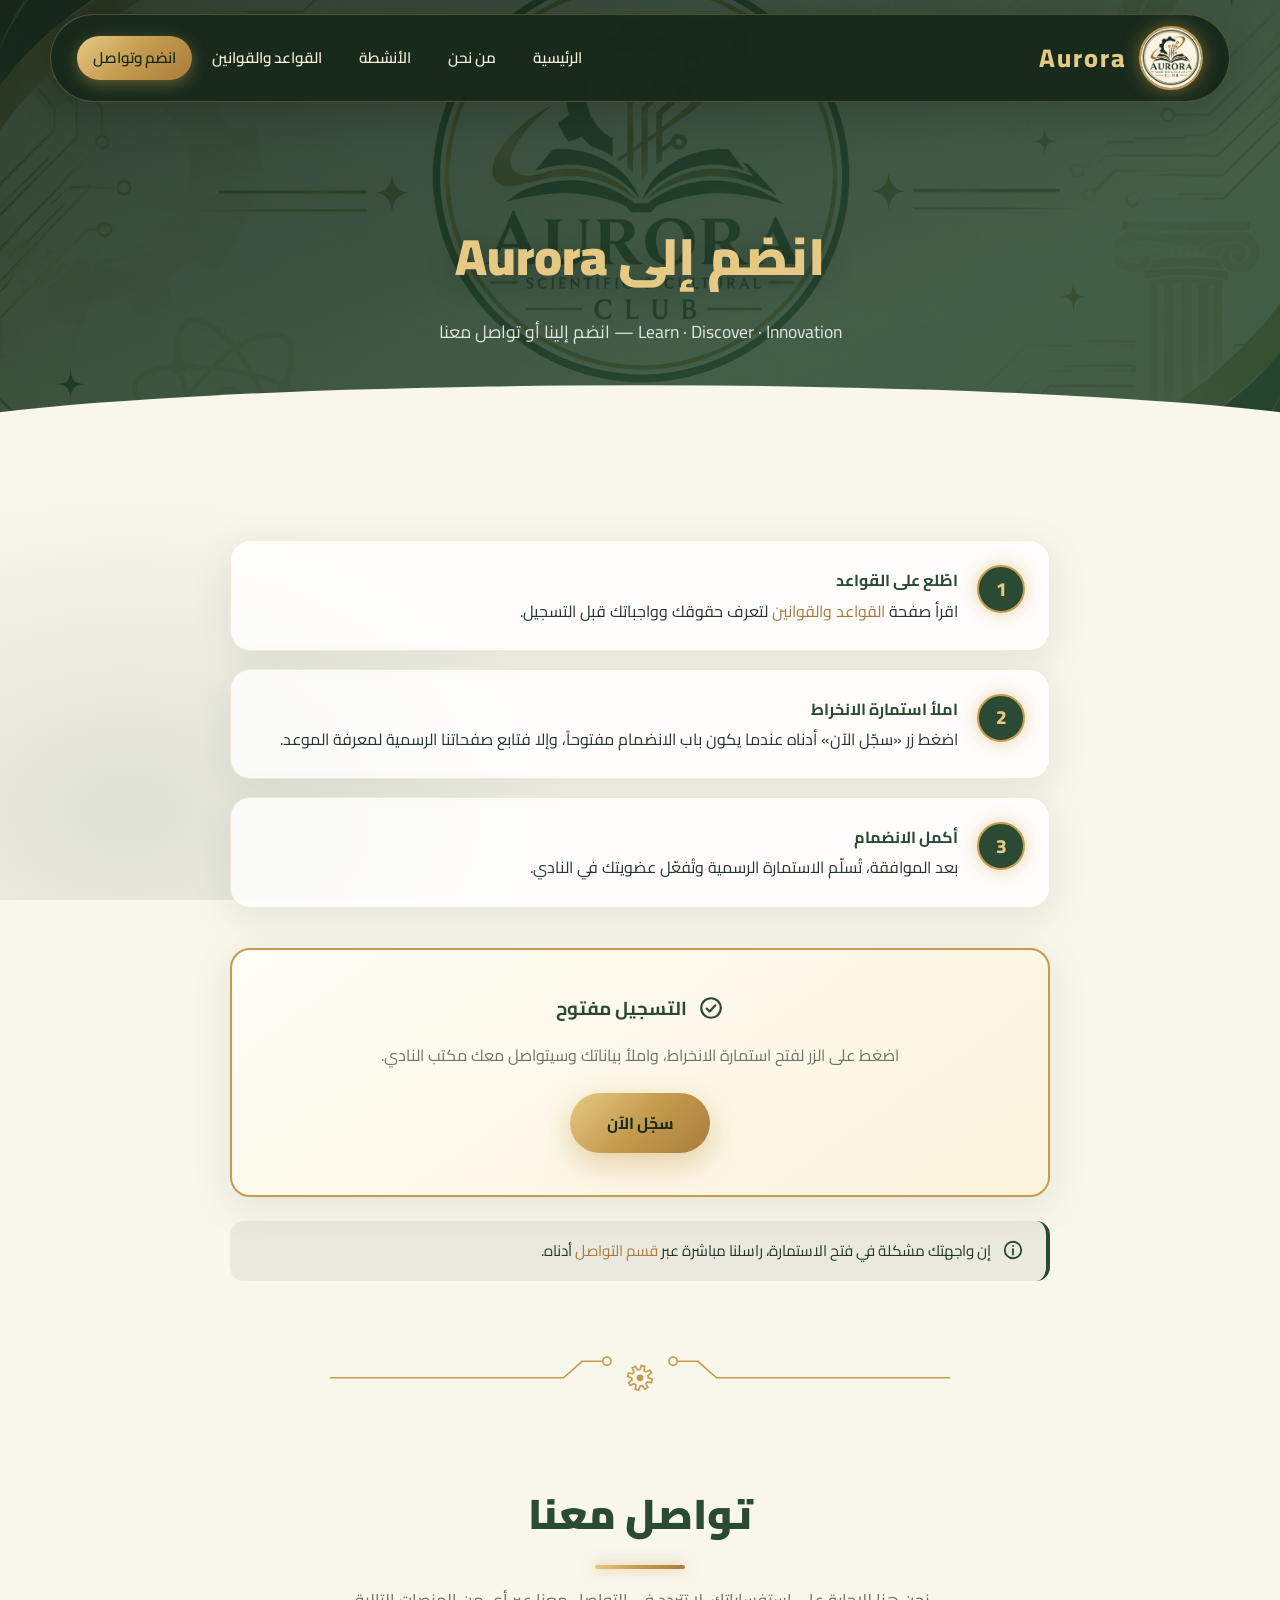
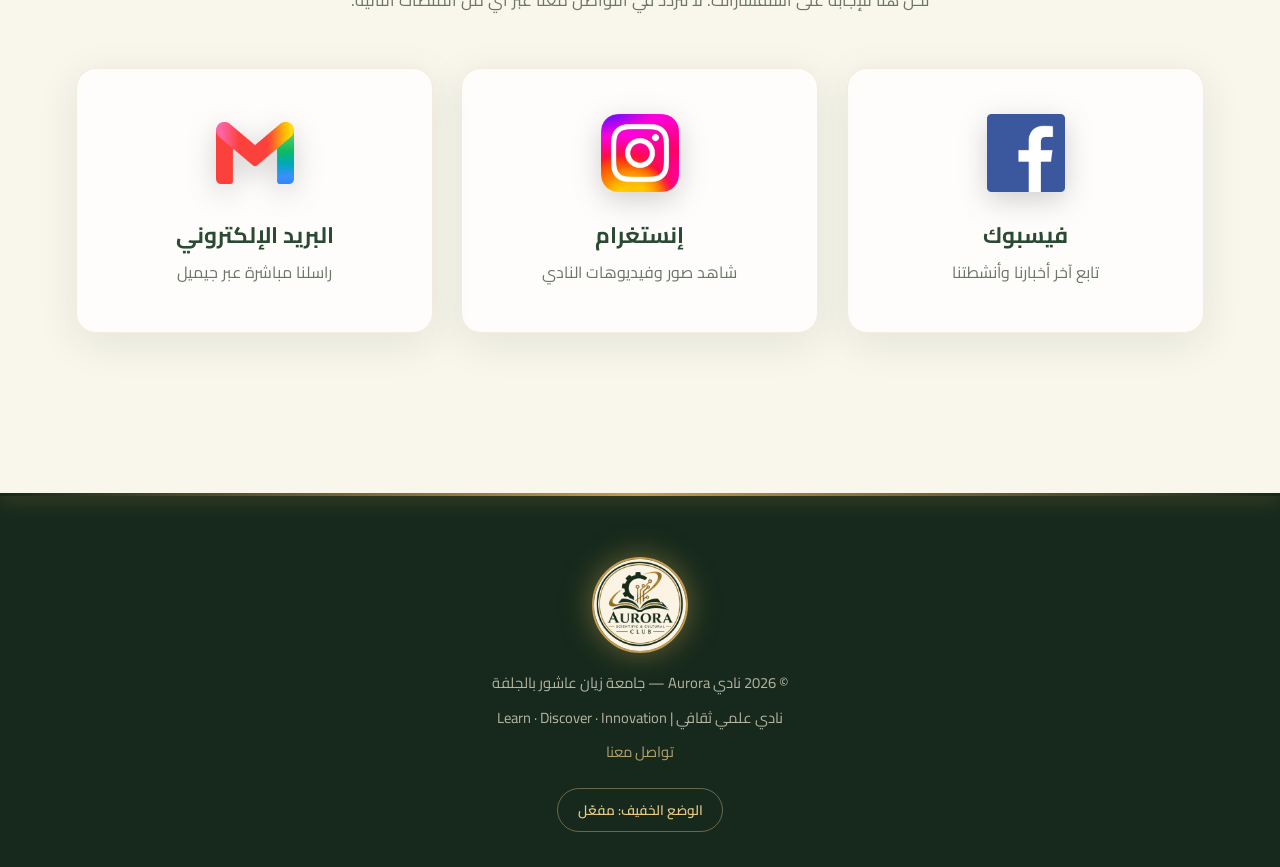
==== join.html @ 68c69334 "Add files via upload" ====
<!DOCTYPE html>
<html lang="ar" dir="rtl">
<head>
  <meta charset="UTF-8">
  <meta name="viewport" content="width=device-width, initial-scale=1.0, viewport-fit=cover">
  <meta name="format-detection" content="telephone=no">
  <meta name="theme-color" content="#2A4A34">
  <title>انضم وتواصل — نادي Aurora | جامعة زيان عاشور بالجلفة</title>
  <script>(function(){var d=document.documentElement,n=navigator,c=n.connection||{},s='';try{s=localStorage.getItem('aurora-lite')}catch(e){}
  var q=/[?&]lite=1/.test(location.search)?'1':/[?&]lite=0/.test(location.search)?'0':s;
  var weak=c.saveData||/2g/.test(c.effectiveType||'')||(n.deviceMemory&&n.deviceMemory<=4)||(n.hardwareConcurrency&&n.hardwareConcurrency<=2);
  if(q==='1'||(q!=='0'&&weak))d.classList.add('lite');if(matchMedia('(max-width:860px)').matches)d.classList.add('phone')})();</script>
  <script>/* غيّر true إلى false لإغلاق باب التسجيل */window.AURORA_REGISTRATION_OPEN=true;if(!window.AURORA_REGISTRATION_OPEN)document.documentElement.classList.add('reg-closed');</script>
  <link rel="icon" href="assets/logo.jpg">
  <link rel="preconnect" href="https://fonts.googleapis.com">
  <link rel="preconnect" href="https://fonts.gstatic.com" crossorigin>
  <link href="https://fonts.googleapis.com/css2?family=Cairo:wght@300;400;600;700;800;900&display=swap" rel="stylesheet">
  <link rel="stylesheet" href="css/style.css">
</head>
<body>
  <div class="curtain" aria-hidden="true"><div class="curtain-logo"><svg viewBox="0 0 200 200"><circle class="r1" cx="100" cy="100" r="96"/><circle class="r2" cx="100" cy="100" r="96"/></svg><img src="assets/logo.jpg" alt=""></div></div>
  <noscript><style>.curtain{display:none}</style></noscript>
  <header>
    <div class="nav-container">
      <a href="index.html" class="logo"><img src="assets/logo.jpg" alt="شعار نادي Aurora"><span>Aurora</span></a>
      <button class="menu-toggle" aria-label="القائمة" onclick="document.querySelector('nav ul').classList.toggle('open')">☰</button>
      <nav><ul><li><a href="index.html">الرئيسية</a></li><li><a href="about.html">من نحن</a></li><li><a href="activities.html">الأنشطة</a></li><li><a href="rules.html">القواعد والقوانين</a></li><li><a href="join.html" class=active>انضم وتواصل</a></li></ul></nav>
    </div>
  </header>
  <section class="page-hero"><h1>انضم إلى Aurora</h1><p>Learn · Discover · Innovation — انضم إلينا أو تواصل معنا</p></section>

  <section class="container">
    <div class="steps">
      <div class="step"><div class="step-num">1</div><div><h4>اطّلع على القواعد</h4><p>اقرأ صفحة <a href="rules.html">القواعد والقوانين</a> لتعرف حقوقك وواجباتك قبل التسجيل.</p></div></div>
      <div class="step"><div class="step-num">2</div><div><h4>املأ استمارة الانخراط</h4><p>اضغط زر «سجّل الآن» أدناه عندما يكون باب الانضمام مفتوحاً، وإلا فتابع صفحاتنا الرسمية لمعرفة الموعد.</p></div></div>
      <div class="step"><div class="step-num">3</div><div><h4>أكمل الانضمام</h4><p>بعد الموافقة، تُسلّم الاستمارة الرسمية وتُفعّل عضويتك في النادي.</p></div></div>
    </div>
    <div class="cta-box open-box">
      <h3><svg viewBox="0 0 24 24" aria-hidden="true"><circle cx="12" cy="12" r="9"/><path d="M8 12.5l2.8 2.8L16 9.5"/></svg> التسجيل مفتوح</h3>
      <p>اضغط على الزر لفتح استمارة الانخراط، واملأ بياناتك وسيتواصل معك مكتب النادي.</p>
      <a class="btn btn-primary" href="https://docs.google.com/forms/d/e/1FAIpQLSd7cYjs5U2z5JuZ-XC6TSB4J6hqci585qFYRRprTPWT3Tsvfw/viewform" target="_blank" rel="noopener">سجّل الآن</a>
    </div>
    <div class="cta-box closed-box">
      <h3><svg viewBox="0 0 24 24" aria-hidden="true"><rect x="5" y="11" width="14" height="10" rx="2.5"/><path d="M8 11V8a4 4 0 0 1 8 0v3"/></svg> التسجيل مغلق حالياً</h3>
      <p>نعتذر، باب الانضمام لنادي Aurora مغلق مؤقتاً. تابعونا على صفحاتنا الرسمية لمعرفة موعد فتح التسجيل القادم.</p>
      <button class="btn" disabled>التسجيل مغلق</button>
    </div>
    <div class="note"><svg viewBox="0 0 24 24" aria-hidden="true"><circle cx="12" cy="12" r="9"/><path d="M12 11v6M12 7.5v.1"/></svg> إن واجهتك مشكلة في فتح الاستمارة، راسلنا مباشرة عبر <a href="#contact">قسم التواصل</a> أدناه.</div>
  </section>

  <section class="container" id="contact">
    <h2 class="section-title">تواصل معنا</h2>
    <p class="section-subtitle">نحن هنا للإجابة على استفساراتك. لا تتردد في التواصل معنا عبر أي من المنصات التالية.</p>
    <div class="contact-grid"><a href="https://www.facebook.com/share/1HgaG3BrUT/" target="_blank" rel="noopener" class="contact-card"><img src="assets/fb.png" alt="فيسبوك" onerror="this.src='https://cdn-icons-png.flaticon.com/512/733/733547.png'"><h3>فيسبوك</h3><p>تابع آخر أخبارنا وأنشطتنا</p></a><a href="https://www.instagram.com/aurora_club17/" target="_blank" rel="noopener" class="contact-card"><img src="assets/insta.webp" alt="إنستغرام" onerror="this.src='https://cdn-icons-png.flaticon.com/512/174/174855.png'"><h3>إنستغرام</h3><p>شاهد صور وفيديوهات النادي</p></a><a href="https://mail.google.com/mail/?view=cm&fs=1&to=Auroraclub11@gmail.com" target="_blank" rel="noopener" class="contact-card"><img src="assets/gmail.webp" alt="البريد الإلكتروني" onerror="this.src='https://cdn-icons-png.flaticon.com/512/732/732200.png'"><h3>البريد الإلكتروني</h3><p>راسلنا مباشرة عبر جيميل</p></a></div>
  </section>

  <footer>
    <img src="assets/logo.jpg" alt="Aurora">
    <p>© 2026 نادي Aurora — جامعة زيان عاشور بالجلفة</p>
    <p>نادي علمي ثقافي | Learn · Discover · Innovation</p>
    <p><a href="join.html#contact">تواصل معنا</a></p>
    <button type="button" class="lite-toggle"></button>
  </footer>
    <script src="js/script.js"></script>
</body>
</html>
---- css/style.css ----
/* ===== Aurora — Premium Redesign ===== */
:root{
  --primary:#2A4A34; --primary-dark:#16291C; --primary-soft:#3b6247;
  --accent:#C59B4D; --accent-light:#E6C985; --accent-hover:#A87C3E;
  --bg:#F9F6EC; --white:#fff; --text:#24362B; --muted:#6B7568;
  --radius:20px; --ease:cubic-bezier(.22,1,.36,1);
  --shadow:0 10px 40px rgba(42,74,52,.10); --shadow-lg:0 30px 80px rgba(22,41,28,.22);
  --glass:rgba(255,255,255,.55); --gold-grad:linear-gradient(135deg,#E6C985,#C59B4D 50%,#A87C3E);
}
*{margin:0;padding:0;box-sizing:border-box}
html{scroll-behavior:smooth;overflow-x:clip}
body{font-family:'Cairo','Segoe UI',Tahoma,sans-serif;background:var(--bg);color:var(--text);line-height:1.9;overflow-x:hidden;-webkit-font-smoothing:antialiased}
body::before{content:'';position:fixed;inset:0;z-index:-2;
  background:radial-gradient(60% 50% at 85% 10%,rgba(197,155,77,.16),transparent 70%),radial-gradient(50% 50% at 10% 90%,rgba(42,74,52,.12),transparent 70%),var(--bg)}
a{color:var(--accent-hover);text-decoration:none;transition:color .3s}
img{max-width:100%;display:block}
::selection{background:var(--accent);color:var(--primary-dark)}
::-webkit-scrollbar{width:10px}::-webkit-scrollbar-track{background:var(--bg)}::-webkit-scrollbar-thumb{background:var(--primary);border-radius:10px;border:2px solid var(--bg)}

/* progress + cursor glow */
#progress{position:fixed;top:0;right:0;height:3px;width:0;background:var(--gold-grad);z-index:2000;box-shadow:0 0 12px var(--accent)}
#cursor-glow{position:fixed;width:420px;height:420px;border-radius:50%;pointer-events:none;z-index:-1;
  background:radial-gradient(circle,rgba(197,155,77,.18),transparent 65%);transform:translate(-50%,-50%);transition:opacity .4s;opacity:0}

/* ===== Header (glass) ===== */
header{position:fixed;top:14px;left:0;right:0;z-index:1000;padding:0 1.2rem;transition:top .4s var(--ease)}
.nav-container{max-width:1180px;margin:0 auto;height:88px;padding:0 1.6rem;display:flex;align-items:center;justify-content:space-between;
  background:rgba(22,41,28,.78);backdrop-filter:blur(18px) saturate(160%);-webkit-backdrop-filter:blur(18px) saturate(160%);
  border:1px solid rgba(230,201,133,.25);border-radius:999px;box-shadow:0 10px 40px rgba(0,0,0,.18);transition:all .4s var(--ease)}
header.scrolled .nav-container{height:74px;background:rgba(22,41,28,.92)}
.logo{display:flex;align-items:center;gap:12px;font-weight:800;font-size:1.6rem;letter-spacing:2px;color:var(--accent-light)}
.logo img{width:64px;height:64px;border-radius:50%;object-fit:cover;border:2px solid var(--accent);box-shadow:0 0 18px rgba(197,155,77,.5);transition:transform .8s var(--ease)}
.logo:hover img{transform:rotate(360deg)}
nav ul{display:flex;list-style:none;gap:.3rem}
nav a{position:relative;display:block;color:#f3ecd7;font-size:.95rem;font-weight:600;padding:.45rem 1rem;border-radius:999px;transition:all .35s var(--ease)}
nav a:hover{color:var(--primary-dark);background:var(--accent-light)}
nav a.active{color:var(--primary-dark);background:var(--gold-grad);box-shadow:0 4px 16px rgba(197,155,77,.45)}
.menu-toggle{display:none;background:none;border:1px solid rgba(230,201,133,.4);border-radius:12px;color:var(--accent-light);font-size:1.5rem;width:44px;height:44px;cursor:pointer}

/* ===== Hero ===== */
.hero{position:relative;min-height:100vh;display:flex;align-items:center;justify-content:center;padding:15rem 1.5rem 6rem;overflow:hidden;isolation:isolate}
.hero::before{content:'';position:absolute;inset:-20px;z-index:-3;background:url('../assets/hero-bg.jpg') center/cover;filter:blur(6px) saturate(1.1);transform:scale(1.08)}
.hero::after{content:'';position:absolute;inset:0;z-index:-2;
  background:linear-gradient(180deg,rgba(249,246,236,.88),rgba(249,246,236,.72) 45%,rgba(249,246,236,.96)),radial-gradient(70% 60% at 50% 40%,rgba(255,255,255,.7),transparent)}
.orb{position:absolute;border-radius:50%;filter:blur(60px);z-index:-1;animation:drift 14s ease-in-out infinite}
.orb.o1{width:380px;height:380px;background:rgba(197,155,77,.35);top:8%;right:6%}
.orb.o2{width:420px;height:420px;background:rgba(42,74,52,.28);bottom:0;left:2%;animation-delay:-5s;animation-duration:18s}
@keyframes drift{0%,100%{transform:translate(0,0) scale(1)}50%{transform:translate(40px,-50px) scale(1.15)}}
.particles{position:absolute;inset:0;z-index:-1;pointer-events:none}
.particles i{position:absolute;bottom:-20px;width:6px;height:6px;border-radius:50%;background:var(--accent);box-shadow:0 0 12px var(--accent);opacity:0;animation:rise linear infinite}
@keyframes rise{0%{transform:translateY(0) scale(.6);opacity:0}15%{opacity:.9}100%{transform:translateY(-105vh) translateX(40px) scale(1.2);opacity:0}}

.hero-content{position:relative;isolation:isolate;max-width:820px;text-align:center;padding:1rem 2.6rem 3.2rem;border-radius:32px;
  background:rgba(255,255,255,.62);backdrop-filter:blur(22px) saturate(150%);-webkit-backdrop-filter:blur(22px) saturate(150%);
  border:1px solid rgba(255,255,255,.9);box-shadow:var(--shadow-lg),inset 0 0 0 1px rgba(197,155,77,.25);animation:rise-in 1.4s var(--ease) .9s both}
.hero-content::before{content:'';position:absolute;inset:-2px;border-radius:34px;padding:2px;z-index:-1;
  background:conic-gradient(from var(--ang,0deg),transparent 0 60%,var(--accent) 80%,transparent);
  -webkit-mask:linear-gradient(#000 0 0) content-box,linear-gradient(#000 0 0);-webkit-mask-composite:xor;mask-composite:exclude;animation:spin 6s linear infinite}
@property --ang{syntax:'<angle>';inherits:false;initial-value:0deg}
@keyframes spin{to{--ang:360deg}}
@keyframes rise-in{from{opacity:0;transform:translateY(50px) scale(.96)}to{opacity:1;transform:none}}
@keyframes float{0%,100%{transform:translateY(0)}50%{transform:translateY(-14px)}}
.badge{display:inline-block;padding:.3rem 1.2rem;border-radius:999px;font-size:.85rem;font-weight:700;letter-spacing:1px;color:var(--primary);
  background:rgba(197,155,77,.16);border:1px solid rgba(197,155,77,.5);margin-bottom:1rem}
.hero h1{font-size:clamp(2.2rem,6vw,3.8rem);font-weight:900;line-height:1.3;margin-bottom:1rem;
  background:linear-gradient(120deg,var(--primary-dark),var(--primary-soft) 45%,var(--accent-hover));-webkit-background-clip:text;background-clip:text;color:transparent;min-height:1.3em}
.hero h1.typing::after{content:'|';color:var(--accent);-webkit-text-fill-color:var(--accent);animation:blink .8s steps(1) infinite}
@keyframes blink{50%{opacity:0}}
.hero p{font-size:1.15rem;color:var(--muted);max-width:600px;margin:0 auto 2.2rem}
.hero-actions{display:flex;gap:1rem;justify-content:center;flex-wrap:wrap}
.scroll-hint{position:absolute;bottom:5.5rem;left:50%;transform:translateX(-50%);width:26px;height:42px;border:2px solid var(--primary);border-radius:20px;opacity:.6}
.scroll-hint::after{content:'';position:absolute;top:8px;left:50%;width:4px;height:8px;margin-left:-2px;border-radius:4px;background:var(--accent-hover);animation:wheel 1.8s infinite}
@keyframes wheel{0%{opacity:1;transform:translateY(0)}100%{opacity:0;transform:translateY(16px)}}

/* page hero (inner pages) */
.page-hero{position:relative;padding:13rem 1.5rem 6rem;text-align:center;color:#fff;overflow:hidden;isolation:isolate;
  background:linear-gradient(160deg,var(--primary-dark),var(--primary) 70%)}
.page-hero::before{content:'';position:absolute;inset:0;z-index:-1;opacity:.18;background:url('../assets/about-aurora.jpg') center/cover;mix-blend-mode:luminosity}
.page-hero::after{content:'';position:absolute;bottom:-1px;left:0;right:0;height:60px;background:var(--bg);clip-path:ellipse(60% 100% at 50% 100%)}
.page-hero h1{font-size:clamp(2rem,5vw,3.2rem);font-weight:900;color:var(--accent-light);text-shadow:0 4px 30px rgba(0,0,0,.3)}
.page-hero p{max-width:620px;margin:.6rem auto 0;opacity:.85;font-size:1.1rem}

.page-hero+.container{padding-top:3.5rem}

/* ===== Buttons ===== */
.btn{position:relative;display:inline-flex;align-items:center;gap:.5rem;padding:.95rem 2.3rem;border-radius:999px;border:none;cursor:pointer;
  font:700 1rem 'Cairo',sans-serif;color:var(--primary-dark);background:var(--gold-grad);overflow:hidden;
  box-shadow:0 10px 30px rgba(197,155,77,.45);transition:transform .4s var(--ease),box-shadow .4s var(--ease),color .3s}
.btn::before{content:'';position:absolute;top:0;left:-120%;width:60%;height:100%;background:linear-gradient(90deg,transparent,rgba(255,255,255,.65),transparent);transform:skewX(-25deg);transition:left .8s var(--ease)}
.btn:hover::before{left:160%}
.btn:hover{transform:translateY(-4px) scale(1.03);box-shadow:0 18px 40px rgba(168,124,62,.55);color:var(--primary-dark)}
.btn-outline{background:transparent;color:var(--primary);box-shadow:inset 0 0 0 2px var(--primary)}
.btn-outline:hover{background:var(--primary);color:var(--accent-light);box-shadow:0 14px 34px rgba(42,74,52,.35)}
.btn-primary{animation:pulse 2.4s infinite}
@keyframes pulse{0%{box-shadow:0 0 0 0 rgba(197,155,77,.55)}70%{box-shadow:0 0 0 18px rgba(197,155,77,0)}100%{box-shadow:0 0 0 0 rgba(197,155,77,0)}}

/* ===== Sections ===== */
.container{max-width:1180px;margin:0 auto;padding:6rem 1.6rem;position:relative}
.section-title{font-size:clamp(1.8rem,4vw,2.6rem);font-weight:900;color:var(--primary);text-align:center;margin-bottom:.4rem}
.section-title::after{content:'';display:block;width:90px;height:4px;margin:.7rem auto 0;border-radius:4px;background:var(--gold-grad);box-shadow:0 0 14px rgba(197,155,77,.7)}
.section-subtitle{text-align:center;color:var(--muted);max-width:600px;margin:1rem auto 3.2rem;font-size:1.05rem}

/* stats */
.stats{display:grid;grid-template-columns:repeat(auto-fit,minmax(180px,1fr));gap:1.2rem;margin-top:-4rem;position:relative;z-index:5;max-width:1000px;margin-inline:auto;padding:0 1.4rem}
.stat{text-align:center;padding:1.6rem 1rem;border-radius:var(--radius);background:var(--glass);backdrop-filter:blur(16px);-webkit-backdrop-filter:blur(16px);border:1px solid rgba(255,255,255,.9);box-shadow:var(--shadow)}
.stat b{display:block;font-size:2.4rem;font-weight:900;background:var(--gold-grad);-webkit-background-clip:text;background-clip:text;color:transparent;line-height:1.2}
.stat span{color:var(--muted);font-weight:600;font-size:.95rem}

/* cards (tilt + glow) */
.cards,.contact-grid{display:grid;grid-template-columns:repeat(auto-fit,minmax(270px,1fr));gap:1.8rem;perspective:1200px}
.card,.contact-card{position:relative;padding:2.2rem 1.8rem;border-radius:var(--radius);background:rgba(255,255,255,.78);backdrop-filter:blur(12px);
  border:1px solid rgba(197,155,77,.18);box-shadow:var(--shadow);transform-style:preserve-3d;
  transition:transform .25s ease-out,box-shadow .5s var(--ease),border-color .5s;will-change:transform;overflow:hidden}
.card::before,.contact-card::before{content:'';position:absolute;inset:0;border-radius:inherit;pointer-events:none;opacity:0;transition:opacity .4s;
  background:radial-gradient(380px circle at var(--mx,50%) var(--my,50%),rgba(197,155,77,.22),transparent 45%)}
.card:hover::before,.contact-card:hover::before{opacity:1}
.card:hover,.contact-card:hover{border-color:var(--accent);box-shadow:0 30px 60px rgba(22,41,28,.18),0 0 0 1px var(--accent),0 0 40px rgba(197,155,77,.25)}
.card .ico{width:84px;height:84px;display:grid;place-items:center;font-size:2.4rem;margin-bottom:1.2rem;border-radius:24px;
  background:linear-gradient(145deg,#fff,#f4ecd5);box-shadow:inset 0 0 0 1px rgba(197,155,77,.35),0 10px 24px rgba(197,155,77,.25);transform:translateZ(40px);transition:transform .5s var(--ease)}
.card .ico img{height:62px;object-fit:contain;filter:drop-shadow(0 4px 8px rgba(197,155,77,.5))}
.card:hover .ico{transform:translateZ(60px) rotate(-6deg) scale(1.08)}
.card h3{color:var(--primary);font-size:1.35rem;margin-bottom:.4rem;transform:translateZ(30px)}
.card p{color:var(--muted);font-size:.98rem;transform:translateZ(20px)}

/* split (about / activities) */
.split{display:grid;grid-template-columns:1fr 1fr;gap:3.5rem;align-items:center}
.split-img{position:relative;border-radius:28px;overflow:hidden;box-shadow:var(--shadow-lg);aspect-ratio:4/3}
.split-img img{width:100%;height:100%;object-fit:cover;transition:transform 1.2s var(--ease)}
.split-img:hover img{transform:scale(1.08)}
.split-img::after{content:'';position:absolute;inset:12px;border:1px solid rgba(230,201,133,.8);border-radius:20px;pointer-events:none}
.split h2{font-size:2rem;color:var(--primary);font-weight:900;margin-bottom:.8rem}
.split p{color:var(--muted);margin-bottom:1rem}
.checks{list-style:none;margin:1rem 0 1.6rem}
.checks li{padding:.35rem 0;padding-right:2rem;position:relative;font-weight:600}
.checks li::before{content:'✦';position:absolute;right:0;color:var(--accent);text-shadow:0 0 10px var(--accent)}

/* activities banner */
.activities-banner{position:relative;padding:8rem 1.5rem;text-align:center;color:#fff;overflow:hidden;isolation:isolate;margin-top:2rem}
.activities-banner::before{content:'';position:absolute;inset:0;z-index:-2;background:url('../assets/about-aurora.jpg') center/cover fixed}
.activities-banner::after{content:'';position:absolute;inset:0;z-index:-1;background:linear-gradient(135deg,rgba(22,41,28,.92),rgba(42,74,52,.82))}
.activities-content{max-width:640px;margin:0 auto}
.activities-content h2{font-size:clamp(2rem,5vw,3rem);font-weight:900;color:var(--accent-light);margin-bottom:.8rem}
.activities-content p{font-size:1.2rem;opacity:.9;margin-bottom:2rem}

/* marquee */
.marquee{overflow:hidden;background:var(--primary-dark);padding:1rem 0;border-block:1px solid rgba(197,155,77,.4)}
.marquee-track{display:flex;gap:3rem;width:max-content;animation:scroll 28s linear infinite;color:var(--accent-light);font-weight:700;letter-spacing:2px}
.marquee-track span::after{content:'✦';margin-right:3rem;color:var(--accent)}
@keyframes scroll{to{transform:translateX(50%)}}

/* contact */
.contact-card{display:flex;flex-direction:column;align-items:center;text-align:center;color:var(--text);padding:2.8rem 2rem}
.contact-card img{width:78px;height:78px;object-fit:contain;margin-bottom:1.4rem;transform:translateZ(40px);transition:transform .5s var(--ease);filter:drop-shadow(0 8px 14px rgba(0,0,0,.18))}
.contact-card:hover img{transform:translateZ(60px) scale(1.15) rotate(6deg)}
.contact-card h3{color:var(--primary);font-size:1.4rem}
.contact-card p{color:var(--muted)}

/* rules */
.rules-list{max-width:820px;margin:0 auto;counter-reset:r}
.rule-item{position:relative;padding:1.5rem 5rem 1.5rem 1.6rem;margin-bottom:1.1rem;border-radius:var(--radius);background:rgba(255,255,255,.8);backdrop-filter:blur(10px);
  border:1px solid rgba(197,155,77,.2);box-shadow:var(--shadow);transition:transform .5s var(--ease),border-color .4s,box-shadow .5s}
.rule-item::before{counter-increment:r;content:counter(r);position:absolute;right:1.2rem;top:50%;transform:translateY(-50%);width:44px;height:44px;border-radius:50%;
  display:grid;place-items:center;font-weight:800;color:var(--primary-dark);background:var(--gold-grad);box-shadow:0 0 18px rgba(197,155,77,.5)}
.rule-item:hover{transform:translateX(-10px);border-color:var(--accent);box-shadow:0 20px 40px rgba(22,41,28,.14)}
.rule-item h4{color:var(--primary);font-size:1.15rem}.rule-item p{color:var(--muted);font-size:.97rem}

/* join */
.steps{display:grid;gap:1.1rem;margin:2.5rem auto;max-width:820px;position:relative}
.step{display:flex;gap:1.2rem;align-items:flex-start;padding:1.5rem;border-radius:var(--radius);background:rgba(255,255,255,.8);backdrop-filter:blur(10px);border:1px solid rgba(197,155,77,.2);box-shadow:var(--shadow);transition:transform .5s var(--ease),box-shadow .5s}
.step:hover{transform:translateY(-6px);box-shadow:0 22px 44px rgba(22,41,28,.14)}
.step-num{min-width:48px;height:48px;border-radius:50%;display:grid;place-items:center;font-weight:800;font-size:1.2rem;color:var(--accent-light);background:var(--primary);border:2px solid var(--accent);box-shadow:0 0 18px rgba(197,155,77,.45)}
.step h4{color:var(--primary)}
.cta-box{max-width:820px;margin:2rem auto 0;padding:2.6rem 2rem;text-align:center;border-radius:var(--radius);background:rgba(243,244,246,.85);border:2px dashed #9CA3AF}
.cta-box h3{color:#4B5563;margin-bottom:.8rem}.cta-box p{color:var(--muted);margin-bottom:1.4rem}
.btn[disabled]{background:#9CA3AF;color:#fff;cursor:not-allowed;box-shadow:none;transform:none!important}
.btn[disabled]::before{display:none}
.note{max-width:820px;margin:1.5rem auto 0;padding:1rem 1.4rem;border-radius:14px;background:rgba(42,74,52,.07);border-right:4px solid var(--primary);font-size:.95rem}

/* footer */
footer{position:relative;margin-top:4rem;padding:4rem 1.5rem 2.2rem;text-align:center;color:#e9e3cf;background:var(--primary-dark);overflow:hidden}
footer::before{content:'';position:absolute;top:0;left:0;right:0;height:3px;background:linear-gradient(90deg,transparent,var(--accent),transparent);box-shadow:0 0 20px var(--accent)}
footer img{width:70px;height:70px;border-radius:50%;margin:0 auto 1rem;border:2px solid var(--accent)}
footer p{opacity:.75;font-size:.92rem;margin-bottom:.4rem}
footer a{color:var(--accent-light)}footer a:hover{color:#fff}

/* reveal: animation only, classes are removed afterwards so hover/tilt transitions are never blocked */
.reveal{opacity:0;transform:translateY(40px)}
.reveal.in{animation:revealUp 1s var(--ease) var(--d,0s) both}
@keyframes revealUp{from{opacity:0;transform:translateY(40px)}to{opacity:1;transform:none}}

.hero-content,.page-hero h1,.page-hero p{will-change:transform}
@media(max-height:900px){.scroll-hint{display:none}}

/* mobile */
@media(max-width:860px){
  .menu-toggle{margin-inline-start:auto;margin-inline-end:0}
  .split{grid-template-columns:1fr;gap:2rem}
  .menu-toggle{display:block}
  nav ul{display:flex;flex-direction:column;position:absolute;top:104px;left:1.2rem;right:1.2rem;padding:1rem;gap:.3rem;border-radius:24px;
    background:rgba(22,41,28,.97);backdrop-filter:blur(18px);border:1px solid rgba(230,201,133,.3);
    opacity:0;visibility:hidden;transform:translateY(-14px) scale(.97);transition:all .4s var(--ease)}
  nav ul.open{opacity:1;visibility:visible;transform:none}
  nav a{text-align:center;padding:.8rem}
  .hero{padding-top:12.5rem}.hero-content{padding:1rem 1.4rem 2.4rem}
  .nav-container{height:76px}.logo img{width:54px;height:54px}.logo{font-size:1.4rem}
  nav ul{top:92px}
  .logo-orbit{--s:190px;margin-top:-100px}.logo-orbit.big{--s:250px}
  .trace{display:none}
  .container{padding:4rem 1.2rem}
  .activities-banner::before{background-attachment:scroll}
  .rule-item{padding-right:4.4rem}
  #cursor-glow{display:none}
}
@media(prefers-reduced-motion:reduce){*,*::before,*::after{animation:none!important;transition:none!important}.reveal{opacity:1;transform:none}.curtain{display:none}}


/* =====================================================================
   v2 — iris page transition · big logo · drawn SVG decorations
   ===================================================================== */
@property --r{syntax:'<length>';inherits:false;initial-value:0px}
@keyframes turn{to{transform:rotate(360deg)}}
@keyframes draw{0%{stroke-dashoffset:1;opacity:0}12%{opacity:1}55%,80%{stroke-dashoffset:0;opacity:1}100%{stroke-dashoffset:0;opacity:.0}}

/* ---- iris curtain (smooth circular wipe with a gold rim) ---- */
.curtain{position:fixed;inset:0;z-index:5000;display:grid;place-items:center;--r:0px;--cx:50%;--cy:50%;pointer-events:all;
  background:radial-gradient(circle at var(--cx) var(--cy),transparent var(--r),#F2DDA4 calc(var(--r) + 2px),var(--accent) calc(var(--r) + 7px),var(--primary-dark) calc(var(--r) + 22px),var(--primary) 100%);
  transition:--r 1.15s cubic-bezier(.77,0,.18,1)}
.curtain.open{--r:170vmax;pointer-events:none}
.curtain-logo{position:relative;width:230px;height:230px;display:grid;place-items:center;opacity:1;transform:scale(1);
  transition:opacity .45s ease .55s,transform .9s var(--ease) .4s}
.curtain.open .curtain-logo{opacity:0;transform:scale(1.5);transition:opacity .4s ease,transform .8s ease}
.curtain-logo img{width:176px;height:176px;border-radius:50%;object-fit:cover;border:3px solid var(--accent);box-shadow:0 0 60px rgba(197,155,77,.55);animation:float 3s ease-in-out infinite}
.curtain-logo svg{position:absolute;inset:0;width:100%;height:100%;fill:none}
.curtain-logo .r1{stroke:var(--accent);stroke-width:1.5;stroke-dasharray:3 9;transform-origin:100px 100px;animation:turn 14s linear infinite}
.curtain-logo .r2{stroke:var(--accent-light);stroke-width:3;stroke-linecap:round;stroke-dasharray:120 520;transform-origin:100px 100px;animation:turn 1.6s linear infinite}
.no-iris .curtain{background:var(--primary-dark);transition:opacity .6s ease}
.no-iris .curtain.open{opacity:0}

/* ---- header: hides on scroll down, returns on scroll up ---- */
header{transition:transform .6s var(--ease)}
header.hide-up{transform:translateY(-140%)}

/* ---- big logo with orbit ---- */
.logo-orbit{--s:230px;position:relative;width:var(--s);height:var(--s);margin:-120px auto 1.2rem;display:grid;place-items:center}
.logo-orbit img{width:calc(var(--s) - 44px);height:calc(var(--s) - 44px);border-radius:50%;object-fit:cover;border:4px solid var(--accent);
  box-shadow:0 0 0 8px rgba(255,255,255,.75),0 24px 60px rgba(197,155,77,.55);animation:float 5s ease-in-out infinite;position:relative;z-index:1}
.logo-orbit::before{content:'';position:absolute;inset:0;border-radius:50%;border:1.5px dashed rgba(197,155,77,.85);animation:turn 30s linear infinite}
.logo-orbit::after{content:'';position:absolute;inset:-16px;border-radius:50%;border:1px solid rgba(197,155,77,.35)}
.logo-orbit .dot{position:absolute;inset:-16px;animation:turn 9s linear infinite}
.logo-orbit .dot::before{content:'';position:absolute;top:-6px;left:50%;margin-left:-6px;width:12px;height:12px;border-radius:50%;background:var(--gold-grad);box-shadow:0 0 18px var(--accent)}
.logo-orbit .dot.d2{inset:-30px;animation-duration:16s;animation-direction:reverse}
.logo-orbit .dot.d2::before{width:8px;height:8px;margin-left:-4px;top:-4px;background:var(--primary);box-shadow:0 0 12px var(--primary-soft)}
.logo-orbit.big{--s:330px;margin:0 auto}

/* ---- drawn decorations ---- */
.decor{position:absolute;inset:0;z-index:-1;pointer-events:none;overflow:hidden}
.decor svg{position:absolute;fill:none;stroke:var(--accent);overflow:visible}
.gear{stroke-width:1.4;opacity:.38}
.gear.g1{width:380px;left:-110px;bottom:-90px;animation:turn 90s linear infinite}
.gear.g2{width:210px;left:210px;bottom:150px;animation:turn 50s linear infinite reverse}
.gear.g3{width:260px;right:-60px;bottom:-60px;animation:turn 70s linear infinite reverse}
.atom{width:270px;right:7%;top:20%;opacity:.45;stroke-width:1.2;animation:turn 50s linear infinite}
.atom .e{fill:var(--accent);stroke:none}
.trace{width:min(36vw,440px);stroke-width:1.6;opacity:.6}
.trace path{stroke-dasharray:1;stroke-dashoffset:1;animation:draw 9s ease-in-out infinite}
.trace path:nth-child(2){animation-delay:1.2s}.trace path:nth-child(3){animation-delay:2.4s}
.trace circle{fill:var(--bg);stroke-width:1.6}
.trace.tl{left:0;top:24%}.trace.tr{right:0;top:36%;transform:scaleX(-1)}
.page-hero .decor svg{stroke:var(--accent-light)}
.page-hero .trace{opacity:.45}.page-hero .trace.tl{top:30%}.page-hero .trace.tr{top:48%}
.page-hero .gear.g1{width:300px;bottom:-140px;left:-80px}.page-hero .gear.g3{width:260px;bottom:-110px;right:-70px}
footer .decor{z-index:0}footer .gear{opacity:.18}footer>*:not(.decor){position:relative;z-index:1}
footer img{width:96px;height:96px;box-shadow:0 0 30px rgba(197,155,77,.5)}

/* circuit divider between sections */
.divider{display:block;width:min(620px,86%);height:auto;margin:-1.5rem auto -1.5rem;fill:none;stroke:var(--accent);stroke-width:1.6;overflow:visible}
.divider path{stroke-dasharray:1;stroke-dashoffset:1;transition:stroke-dashoffset 2.2s var(--ease)}
.divider circle{fill:var(--bg);opacity:0;transition:opacity .6s ease 1.4s}
.divider .gr{transform-origin:300px 24px;transform:rotate(-120deg) scale(.2);opacity:0;transition:transform 1.6s var(--ease) .6s,opacity .8s ease .6s}
.divider.drawn path{stroke-dashoffset:0}.divider.drawn circle{opacity:1}.divider.drawn .gr{transform:none;opacity:1}

/* custom line icons */
.card .ico svg{width:46px;height:46px;stroke:var(--primary);fill:none;stroke-width:2;stroke-linecap:round;stroke-linejoin:round}
.card .ico svg .g{stroke:var(--accent-hover)}
.card:hover .ico svg{animation:wiggle .9s var(--ease)}
@keyframes wiggle{30%{transform:scale(1.12) rotate(-6deg)}60%{transform:scale(1.05) rotate(4deg)}}
.note svg,.cta-box h3 svg{width:22px;height:22px;vertical-align:-5px;margin-inline-end:.45rem;stroke:currentColor;fill:none;stroke-width:2;stroke-linecap:round;stroke-linejoin:round}
.note svg{stroke:var(--primary)}

@media(max-width:700px){.gear.g2{display:none}.atom{width:170px;right:-30px;top:12%}.logo-orbit.big{--s:250px}.curtain-logo{transform:scale(.85)}}
@media(prefers-reduced-motion:reduce){.curtain{display:none}.divider path{stroke-dashoffset:0}.divider circle,.divider .gr{opacity:1;transform:none}}

/* overflow safety */
body{overflow-x:clip}
.split>*{min-width:0}
@media(max-width:700px){.logo-orbit.big{--s:220px}.logo-orbit .dot.d2{inset:-22px}.logo-orbit .dot{inset:-12px}.logo-orbit::after{inset:-12px}}


/* =====================================================================
   v3 — phones first · lite mode · rules accordion · join form
   ===================================================================== */
a,button,summary,label{-webkit-tap-highlight-color:rgba(197,155,77,.25);touch-action:manipulation}

/* quick facts */
.facts{display:grid;grid-template-columns:repeat(auto-fit,minmax(150px,1fr));gap:1rem;max-width:960px;margin:2rem auto 0}
.fact{text-align:center;padding:1.2rem .8rem;border-radius:var(--radius);background:rgba(255,255,255,.85);border:1px solid rgba(197,155,77,.25);box-shadow:var(--shadow)}
.fact b{display:block;font-size:1.7rem;font-weight:900;line-height:1.3;background:var(--gold-grad);-webkit-background-clip:text;background-clip:text;color:transparent}
.fact span{font-size:.88rem;color:var(--muted);font-weight:600;line-height:1.5;display:block}

/* accordion */
.acc{max-width:860px;margin:1.6rem auto 0;display:grid;gap:.9rem}
.acc details{border-radius:var(--radius);background:rgba(255,255,255,.88);border:1px solid rgba(197,155,77,.22);box-shadow:var(--shadow);overflow:hidden;transition:border-color .3s,box-shadow .4s}
.acc details[open]{border-color:var(--accent);box-shadow:0 18px 40px rgba(22,41,28,.12)}
.acc summary{list-style:none;cursor:pointer;display:flex;align-items:center;gap:.9rem;padding:1rem 1.1rem;min-height:60px;font-weight:800;color:var(--primary);font-size:1.08rem}
.acc summary::-webkit-details-marker{display:none}
.acc .no{flex:none;width:38px;height:38px;border-radius:50%;display:grid;place-items:center;font-size:.95rem;font-weight:800;color:var(--primary-dark);background:var(--gold-grad)}
.acc summary::after{content:'';flex:none;margin-inline-start:auto;width:10px;height:10px;border-inline-end:2.5px solid var(--accent-hover);border-block-end:2.5px solid var(--accent-hover);transform:rotate(45deg);transition:transform .35s var(--ease)}
.acc details[open] summary::after{transform:rotate(-135deg)}
.acc .body{padding:0 1.3rem 1.3rem;animation:accIn .5s var(--ease)}
.acc .body p{color:var(--muted);margin-bottom:.7rem}
.acc .body b{color:var(--primary)}
.acc .checks{margin:.4rem 0 .8rem}
@keyframes accIn{from{opacity:0;transform:translateY(-8px)}to{opacity:1;transform:none}}

/* join form */
.join-card{max-width:860px;margin:2.5rem auto 0;padding:1.8rem 1.5rem;border-radius:var(--radius);background:rgba(255,255,255,.9);border:1px solid rgba(197,155,77,.28);box-shadow:var(--shadow)}
.join-head{display:flex;flex-wrap:wrap;gap:.8rem;align-items:center;justify-content:space-between;margin-bottom:.6rem}
.join-head h3{color:var(--primary);font-size:1.4rem}
.status{display:inline-flex;align-items:center;gap:.4rem;padding:.35rem 1rem;border-radius:999px;font-weight:700;font-size:.9rem}
.status svg{width:18px;height:18px;stroke:currentColor;fill:none;stroke-width:2;stroke-linecap:round;stroke-linejoin:round}
.status.closed{background:#f3f4f6;color:#4B5563;border:1px solid #d1d5db}
.status.open{background:rgba(42,74,52,.1);color:var(--primary);border:1px solid var(--primary)}
.join-msg{color:var(--muted);margin-bottom:1.3rem}
.form-grid{border:0;padding:0;margin:0;min-width:0;display:grid;grid-template-columns:1fr 1fr;gap:1rem}
.field{display:flex;flex-direction:column;gap:.35rem}.full{grid-column:1/-1}
.field label{font-weight:700;font-size:.92rem;color:var(--primary)}
.field input,.field select,.field textarea{width:100%;min-height:50px;padding:.75rem 1rem;font:inherit;font-size:16px;color:var(--text);background:#fff;border:1.5px solid rgba(42,74,52,.22);border-radius:14px;transition:border-color .3s,box-shadow .3s}
.field textarea{min-height:96px;resize:vertical}
.field input:focus,.field select:focus,.field textarea:focus{outline:0;border-color:var(--accent);box-shadow:0 0 0 4px rgba(197,155,77,.25)}
.check{display:flex;gap:.7rem;align-items:flex-start;font-size:.95rem;cursor:pointer}
.check input{flex:none;width:22px;height:22px;margin-top:.2rem;accent-color:var(--primary)}
.form-grid:disabled input,.form-grid:disabled select,.form-grid:disabled textarea{background:#f3f4f6;color:#9CA3AF;cursor:not-allowed;border-color:#e5e7eb}
.form-grid:disabled label{opacity:.6}

/* lite toggle */
.lite-toggle{margin-top:1rem;min-height:42px;padding:.5rem 1.2rem;font:600 .85rem 'Cairo',sans-serif;color:var(--accent-light);background:transparent;border:1px solid rgba(230,201,133,.4);border-radius:999px;cursor:pointer}

/* ---- phones: bigger tap targets, no zoom on inputs, notch safe ---- */
@media(max-width:860px){
  header{padding-top:max(env(safe-area-inset-top),0px)}
  .hero{min-height:100svh}
  .btn{min-height:50px;justify-content:center}
  .hero-actions .btn{width:100%;max-width:320px}
  .hero-actions{flex-direction:column;align-items:center}
  nav a{min-height:48px;display:flex;align-items:center;justify-content:center}
  .menu-toggle{width:48px;height:48px}
  .stats{margin-top:-2.5rem}
}
@media(max-width:640px){
  .form-grid{grid-template-columns:1fr}
  .join-card{padding:1.4rem 1.1rem}
  .acc summary{font-size:1rem}
  .container{padding:3.2rem 1.1rem}
  .facts{grid-template-columns:1fr 1fr}
}

/* ---- LITE MODE: weak phones / data saver — same look, far less GPU work ---- */
html.lite *{backdrop-filter:none!important;-webkit-backdrop-filter:none!important}
html.lite .nav-container{background:rgba(22,41,28,.96)}
html.lite .hero-content{background:rgba(255,255,255,.9)}
html.lite .hero::before{filter:none;transform:none;inset:0}
html.lite .orb,html.lite .decor,html.lite .particles,html.lite #cursor-glow,html.lite .scroll-hint{display:none!important}
html.lite .hero-content::before{animation:none;background:linear-gradient(135deg,var(--accent),transparent 60%,var(--accent))}
html.lite .logo-orbit .dot,html.lite .logo-orbit::before{animation:none}
html.lite .logo-orbit .dot.d2{display:none}
html.lite .logo-orbit img{animation:none}
html.lite .btn-primary{animation:none}
html.lite .btn::before{display:none}
html.lite .card,html.lite .contact-card{transform:none!important}
html.lite .card::before,html.lite .contact-card::before{display:none}
html.lite .activities-banner::before{background-attachment:scroll}
html.lite .marquee-track{animation-duration:60s}
html.lite .curtain{transition:opacity .35s ease}
html.lite .curtain-logo img,html.lite .curtain-logo .r1{animation:none}
html.lite .curtain-logo{transition:none}
html.lite .reveal.in{animation-duration:.45s}
html.lite .page-hero::before{mix-blend-mode:normal;opacity:.12}

/* anchors under the fixed header */
html{scroll-padding-top:110px}
#contact{scroll-margin-top:100px}

/* join: open/closed switch + honeypot + success */
.hp{position:absolute;left:-9999px;width:1px;height:1px;overflow:hidden}
html:not(.reg-closed) .closed-box{display:none}
html.reg-closed .join-card,html.reg-closed #join-done{display:none}
.join-card[hidden]{display:none!important}
.join-done .join-head h3 svg{width:26px;height:26px;vertical-align:-6px;margin-inline-end:.4rem;stroke:var(--primary);fill:none;stroke-width:2;stroke-linecap:round;stroke-linejoin:round}
.field input.invalid,.field select.invalid{border-color:#dc2626;box-shadow:0 0 0 3px rgba(220,38,38,.15)}
.join-msg.err{color:#b45309;font-weight:700}
.btn[disabled]{opacity:.7}

/* join: open box (button to the Google Form) */
html.reg-closed .open-box{display:none}
.open-box{border:2px solid var(--accent);border-style:solid;background:linear-gradient(145deg,#fffdf6,#fbf3dc);box-shadow:var(--shadow)}
.open-box h3{color:var(--primary)}
.open-box h3 svg{width:26px;height:26px;vertical-align:-6px;margin-inline-end:.4rem;stroke:var(--primary);fill:none;stroke-width:2;stroke-linecap:round;stroke-linejoin:round}
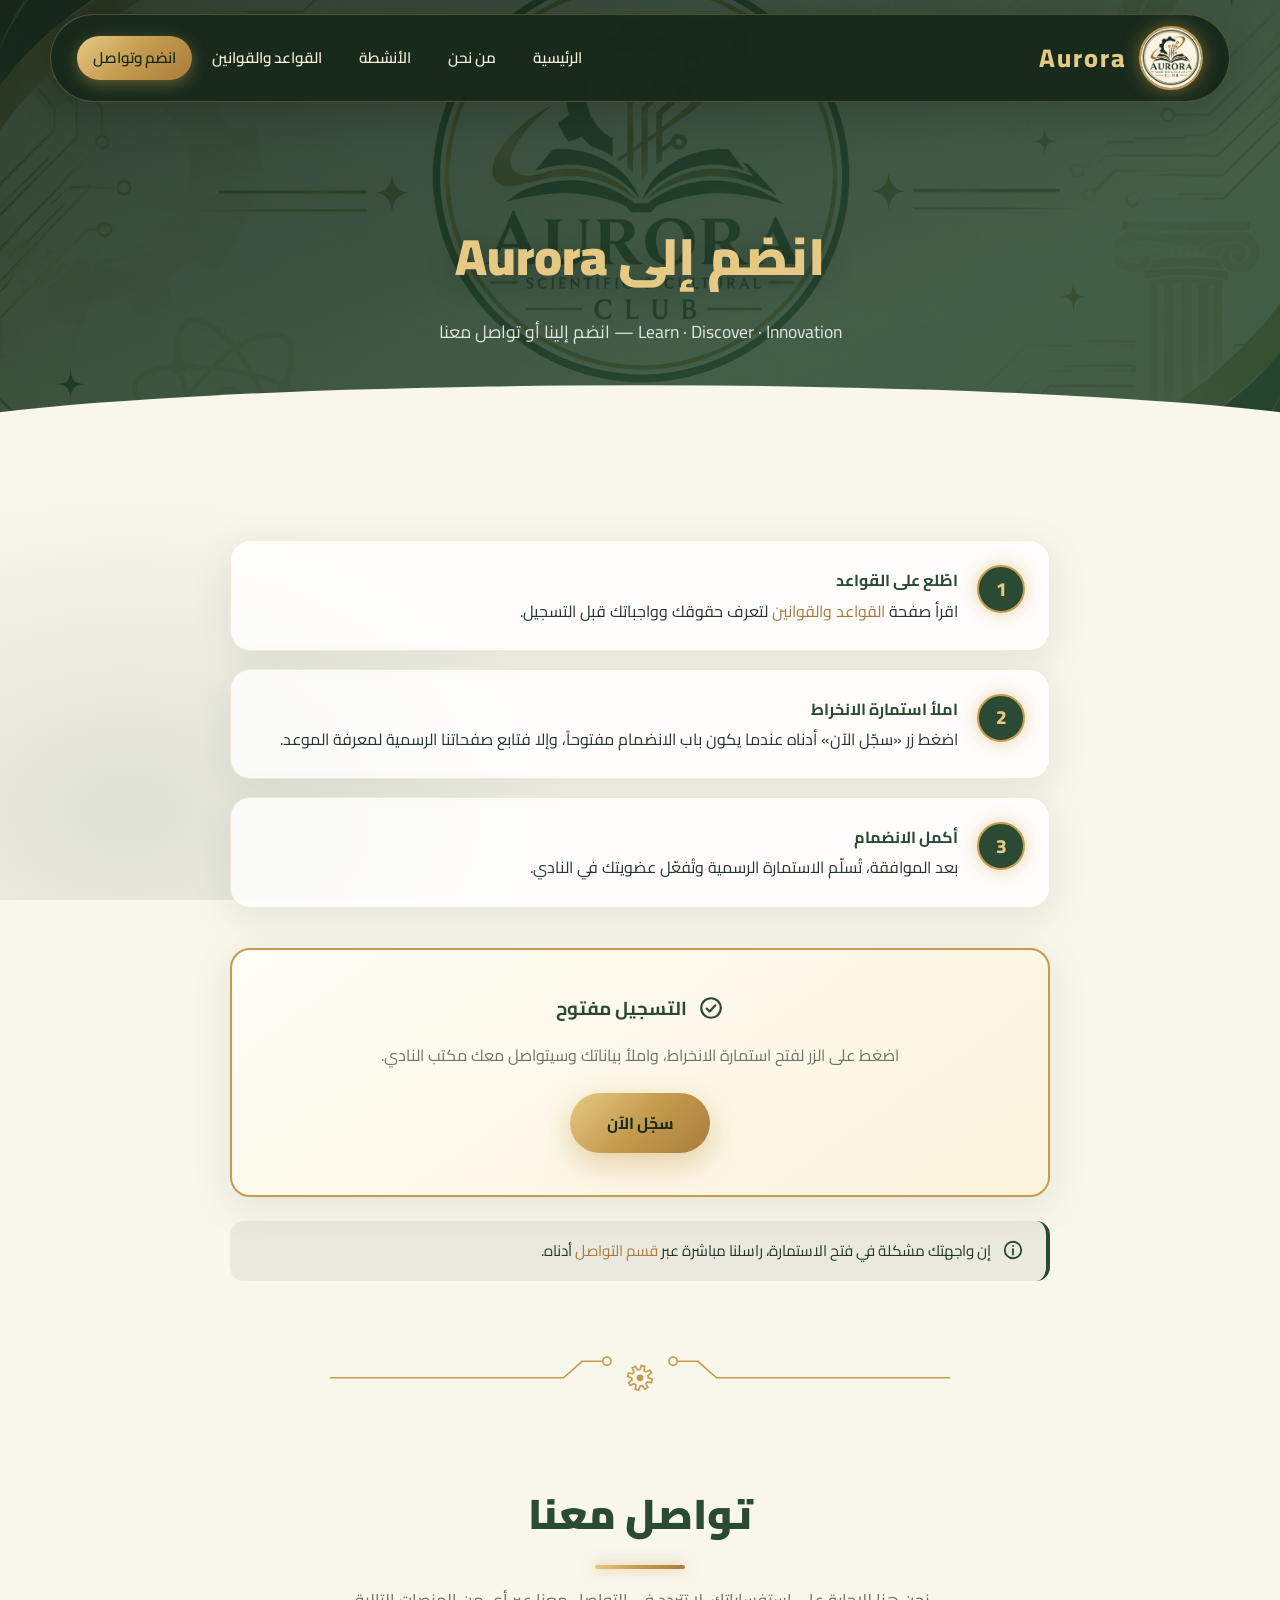
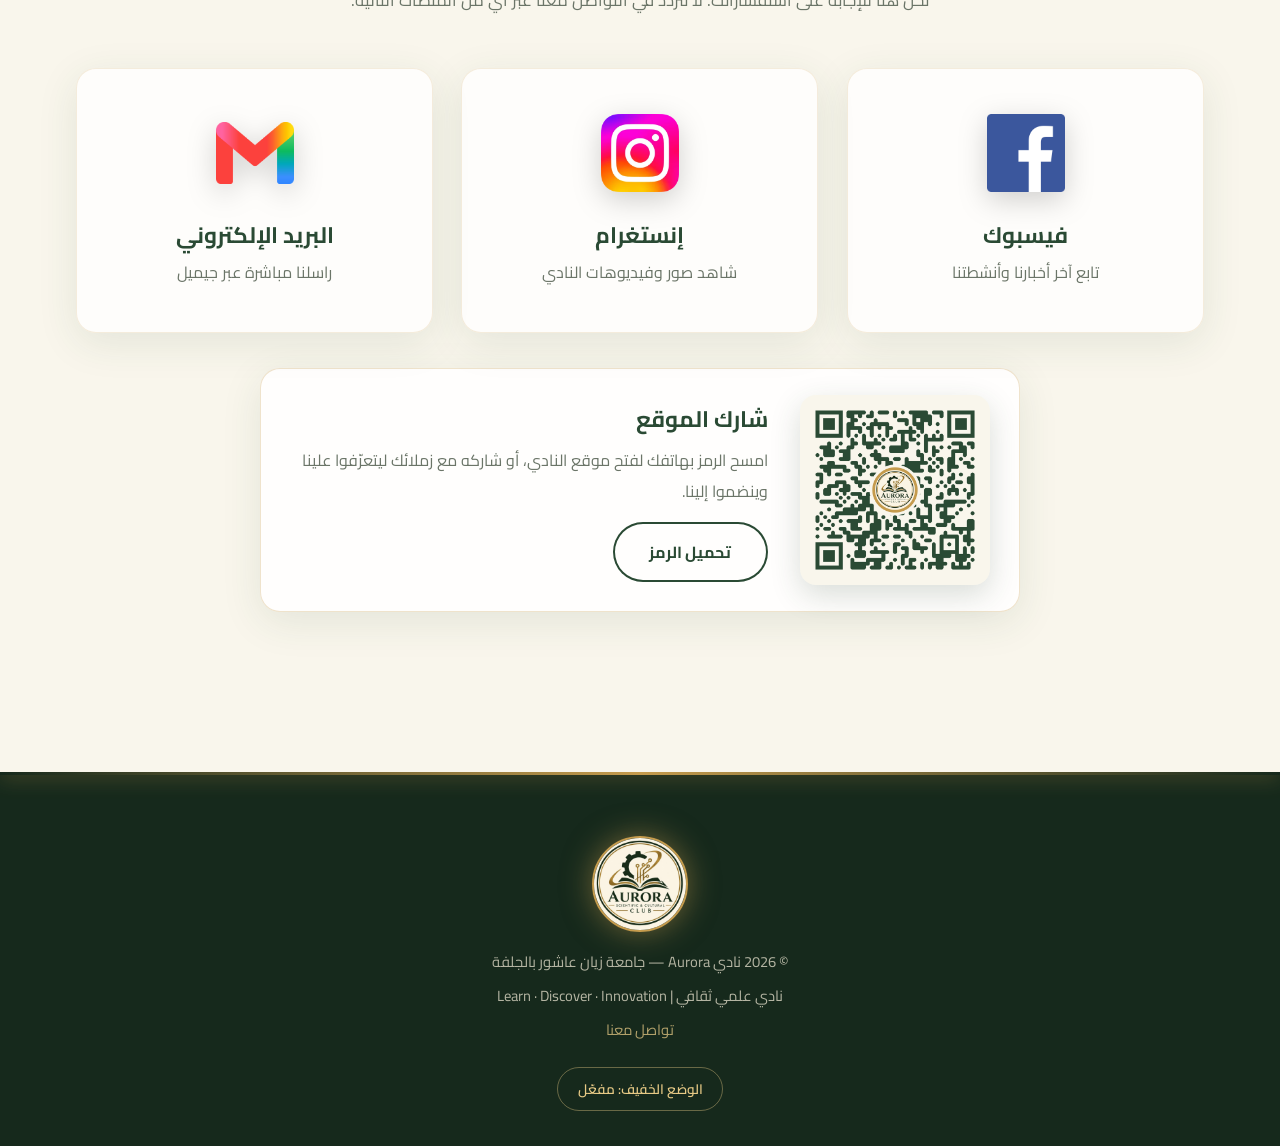
==== commit 506de934: "Add files via upload" ====
--- a/join.html
+++ b/join.html
@@ -52,6 +52,14 @@
     <h2 class="section-title">تواصل معنا</h2>
     <p class="section-subtitle">نحن هنا للإجابة على استفساراتك. لا تتردد في التواصل معنا عبر أي من المنصات التالية.</p>
     <div class="contact-grid"><a href="https://www.facebook.com/share/1HgaG3BrUT/" target="_blank" rel="noopener" class="contact-card"><img src="assets/fb.png" alt="فيسبوك" onerror="this.src='https://cdn-icons-png.flaticon.com/512/733/733547.png'"><h3>فيسبوك</h3><p>تابع آخر أخبارنا وأنشطتنا</p></a><a href="https://www.instagram.com/aurora_club17/" target="_blank" rel="noopener" class="contact-card"><img src="assets/insta.webp" alt="إنستغرام" onerror="this.src='https://cdn-icons-png.flaticon.com/512/174/174855.png'"><h3>إنستغرام</h3><p>شاهد صور وفيديوهات النادي</p></a><a href="https://mail.google.com/mail/?view=cm&fs=1&to=Auroraclub11@gmail.com" target="_blank" rel="noopener" class="contact-card"><img src="assets/gmail.webp" alt="البريد الإلكتروني" onerror="this.src='https://cdn-icons-png.flaticon.com/512/732/732200.png'"><h3>البريد الإلكتروني</h3><p>راسلنا مباشرة عبر جيميل</p></a></div>
+    <div class="qr-card">
+      <img src="assets/qr-aurora.png" alt="رمز QR للوصول إلى موقع نادي Aurora" width="190" height="190" loading="lazy">
+      <div>
+        <h3>شارك الموقع</h3>
+        <p>امسح الرمز بهاتفك لفتح موقع النادي، أو شاركه مع زملائك ليتعرّفوا علينا وينضموا إلينا.</p>
+        <a class="btn btn-outline" href="assets/qr-aurora-print.png" download="aurora-qr.png">تحميل الرمز</a>
+      </div>
+    </div>
   </section>
 
   <footer>
--- a/css/style.css
+++ b/css/style.css
@@ -405,3 +405,10 @@
 .open-box{border:2px solid var(--accent);border-style:solid;background:linear-gradient(145deg,#fffdf6,#fbf3dc);box-shadow:var(--shadow)}
 .open-box h3{color:var(--primary)}
 .open-box h3 svg{width:26px;height:26px;vertical-align:-6px;margin-inline-end:.4rem;stroke:var(--primary);fill:none;stroke-width:2;stroke-linecap:round;stroke-linejoin:round}
+
+/* QR card in the contact section */
+.qr-card{display:flex;align-items:center;gap:2rem;max-width:760px;margin:2.2rem auto 0;padding:1.6rem 1.8rem;border-radius:var(--radius);background:rgba(255,255,255,.88);border:1px solid rgba(197,155,77,.28);box-shadow:var(--shadow)}
+.qr-card img{flex:none;width:190px;height:190px;border-radius:16px;box-shadow:0 10px 30px rgba(42,74,52,.18);background:var(--bg)}
+.qr-card h3{color:var(--primary);font-size:1.4rem;margin-bottom:.3rem}
+.qr-card p{color:var(--muted);margin-bottom:1rem}
+@media(max-width:640px){.qr-card{flex-direction:column;text-align:center;padding:1.4rem 1.1rem}.qr-card img{width:min(240px,70vw);height:auto;aspect-ratio:1}}
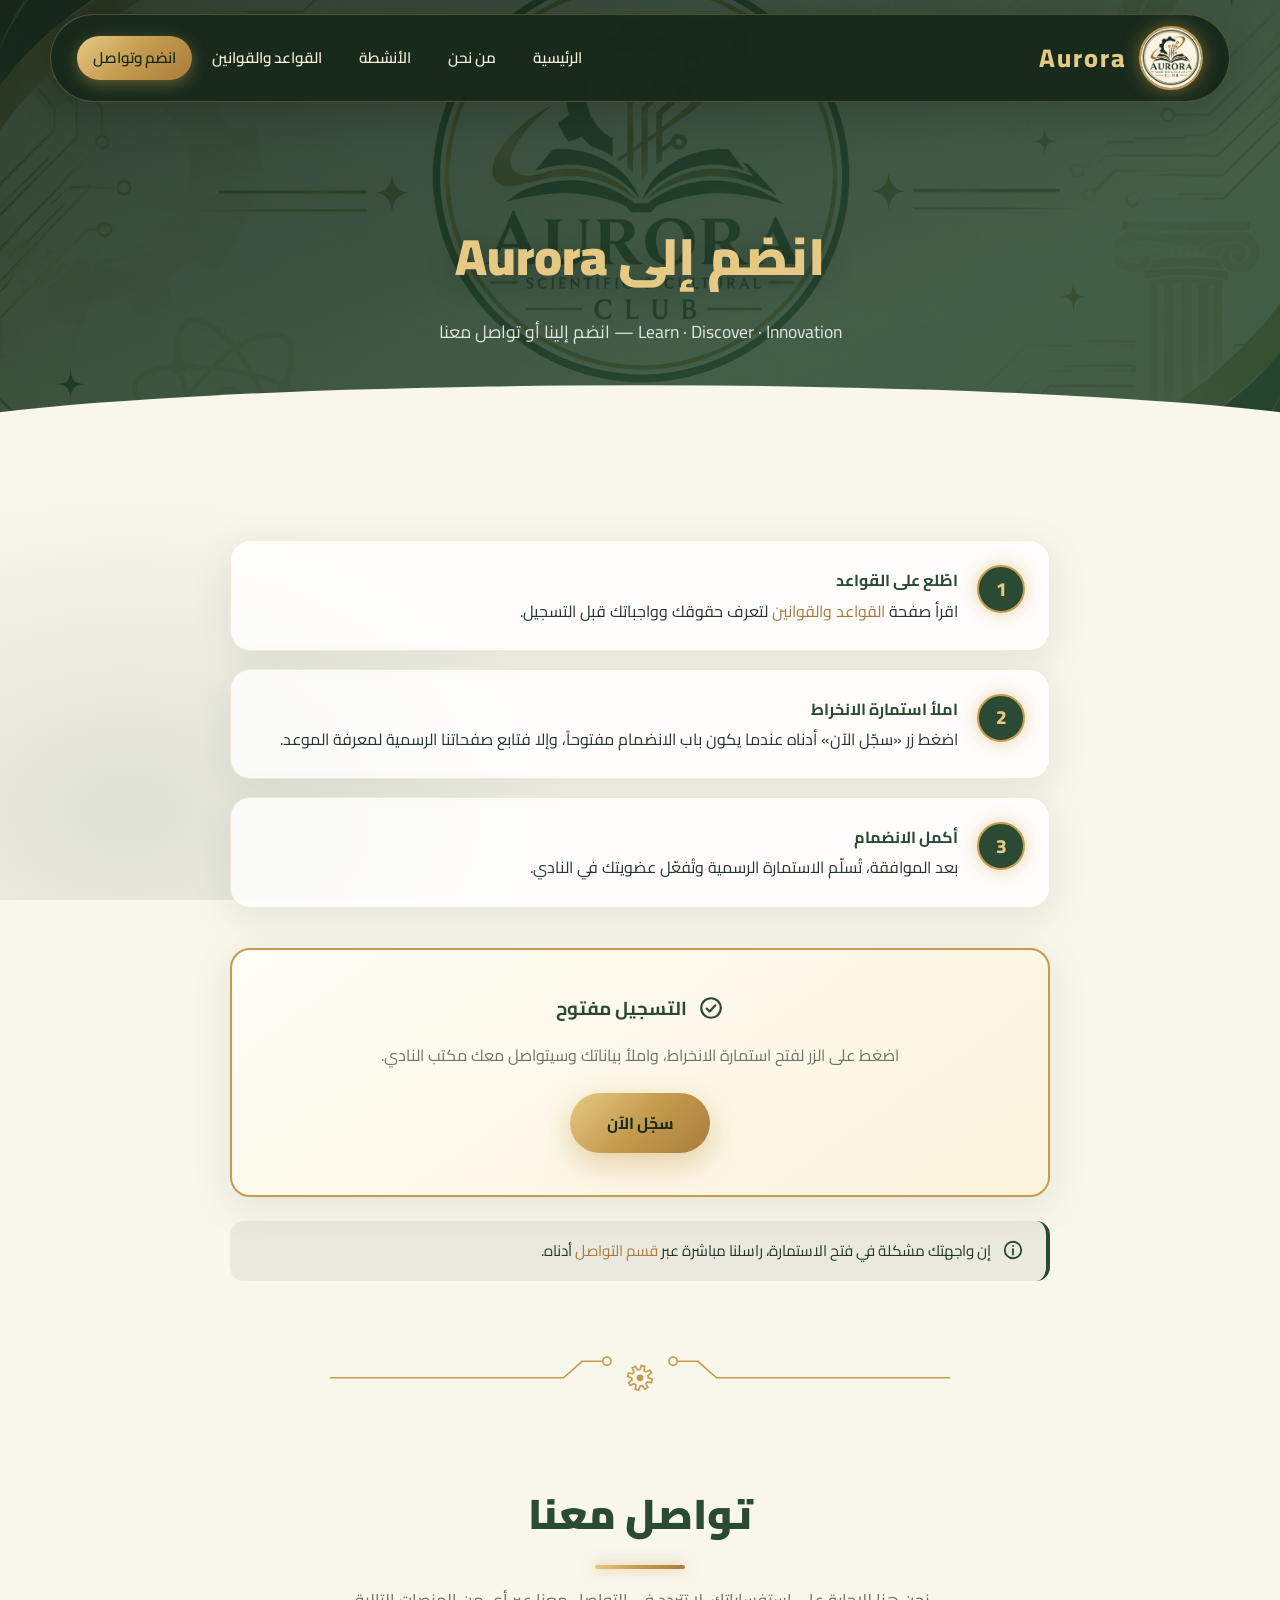
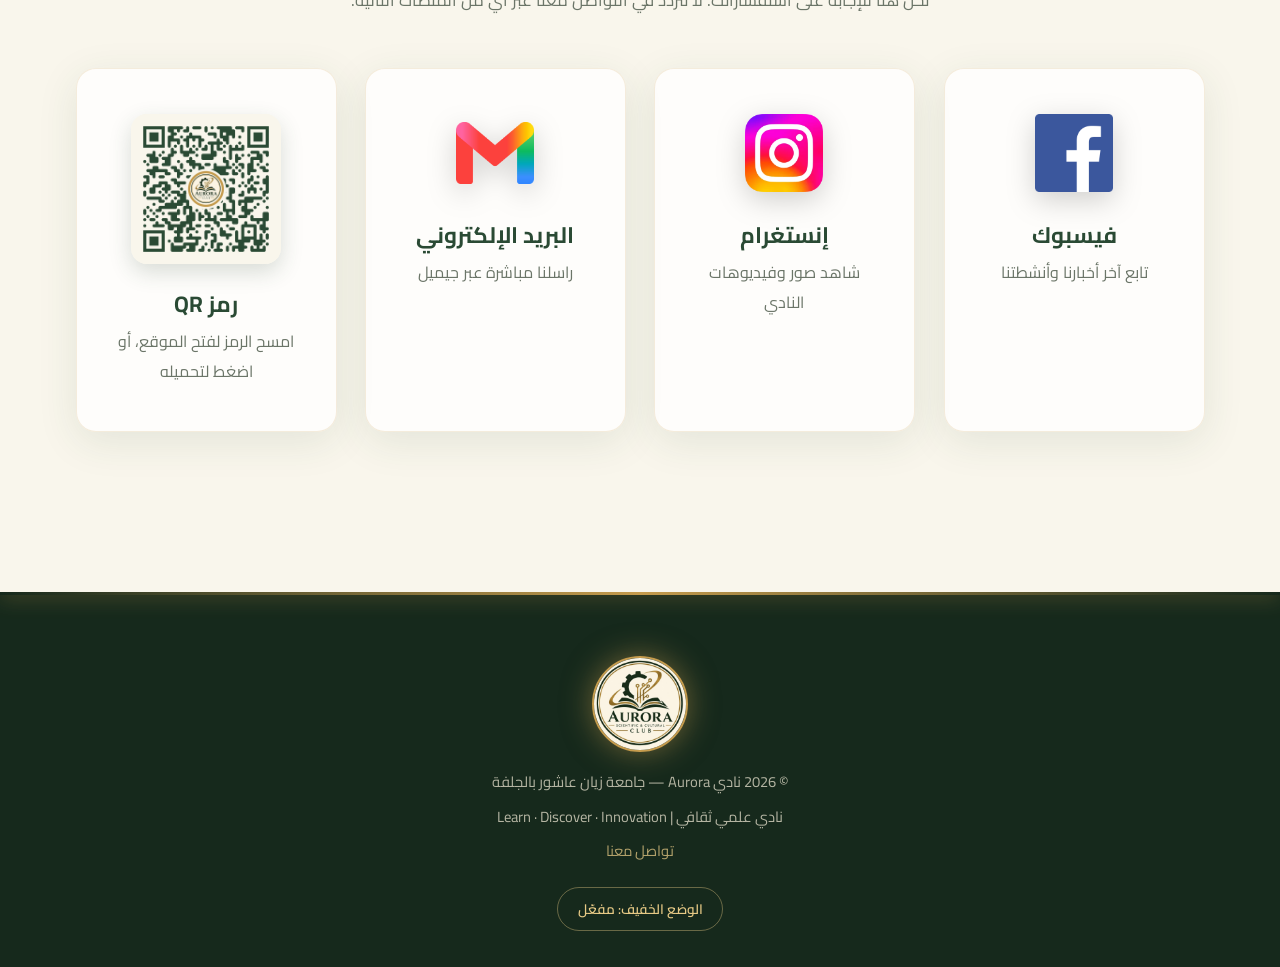
==== commit acc8e0f2: "Add files via upload" ====
--- a/join.html
+++ b/join.html
@@ -51,15 +51,7 @@
   <section class="container" id="contact">
     <h2 class="section-title">تواصل معنا</h2>
     <p class="section-subtitle">نحن هنا للإجابة على استفساراتك. لا تتردد في التواصل معنا عبر أي من المنصات التالية.</p>
-    <div class="contact-grid"><a href="https://www.facebook.com/share/1HgaG3BrUT/" target="_blank" rel="noopener" class="contact-card"><img src="assets/fb.png" alt="فيسبوك" onerror="this.src='https://cdn-icons-png.flaticon.com/512/733/733547.png'"><h3>فيسبوك</h3><p>تابع آخر أخبارنا وأنشطتنا</p></a><a href="https://www.instagram.com/aurora_club17/" target="_blank" rel="noopener" class="contact-card"><img src="assets/insta.webp" alt="إنستغرام" onerror="this.src='https://cdn-icons-png.flaticon.com/512/174/174855.png'"><h3>إنستغرام</h3><p>شاهد صور وفيديوهات النادي</p></a><a href="https://mail.google.com/mail/?view=cm&fs=1&to=Auroraclub11@gmail.com" target="_blank" rel="noopener" class="contact-card"><img src="assets/gmail.webp" alt="البريد الإلكتروني" onerror="this.src='https://cdn-icons-png.flaticon.com/512/732/732200.png'"><h3>البريد الإلكتروني</h3><p>راسلنا مباشرة عبر جيميل</p></a></div>
-    <div class="qr-card">
-      <img src="assets/qr-aurora.png" alt="رمز QR للوصول إلى موقع نادي Aurora" width="190" height="190" loading="lazy">
-      <div>
-        <h3>شارك الموقع</h3>
-        <p>امسح الرمز بهاتفك لفتح موقع النادي، أو شاركه مع زملائك ليتعرّفوا علينا وينضموا إلينا.</p>
-        <a class="btn btn-outline" href="assets/qr-aurora-print.png" download="aurora-qr.png">تحميل الرمز</a>
-      </div>
-    </div>
+    <div class="contact-grid"><a href="https://www.facebook.com/share/1HgaG3BrUT/" target="_blank" rel="noopener" class="contact-card"><img src="assets/fb.png" alt="فيسبوك" onerror="this.src='https://cdn-icons-png.flaticon.com/512/733/733547.png'"><h3>فيسبوك</h3><p>تابع آخر أخبارنا وأنشطتنا</p></a><a href="https://www.instagram.com/aurora_club17/" target="_blank" rel="noopener" class="contact-card"><img src="assets/insta.webp" alt="إنستغرام" onerror="this.src='https://cdn-icons-png.flaticon.com/512/174/174855.png'"><h3>إنستغرام</h3><p>شاهد صور وفيديوهات النادي</p></a><a href="https://mail.google.com/mail/?view=cm&fs=1&to=Auroraclub11@gmail.com" target="_blank" rel="noopener" class="contact-card"><img src="assets/gmail.webp" alt="البريد الإلكتروني" onerror="this.src='https://cdn-icons-png.flaticon.com/512/732/732200.png'"><h3>البريد الإلكتروني</h3><p>راسلنا مباشرة عبر جيميل</p></a><a href="assets/qr-aurora-print.png" download="aurora-qr.png" class="contact-card qr"><img src="assets/qr-aurora.png" alt="رمز QR لموقع نادي Aurora" width="150" height="150" loading="lazy"><h3>رمز QR</h3><p>امسح الرمز لفتح الموقع، أو اضغط لتحميله</p></a></div>
   </section>
 
   <footer>
--- a/css/style.css
+++ b/css/style.css
@@ -406,9 +406,8 @@
 .open-box h3{color:var(--primary)}
 .open-box h3 svg{width:26px;height:26px;vertical-align:-6px;margin-inline-end:.4rem;stroke:var(--primary);fill:none;stroke-width:2;stroke-linecap:round;stroke-linejoin:round}
 
-/* QR card in the contact section */
-.qr-card{display:flex;align-items:center;gap:2rem;max-width:760px;margin:2.2rem auto 0;padding:1.6rem 1.8rem;border-radius:var(--radius);background:rgba(255,255,255,.88);border:1px solid rgba(197,155,77,.28);box-shadow:var(--shadow)}
-.qr-card img{flex:none;width:190px;height:190px;border-radius:16px;box-shadow:0 10px 30px rgba(42,74,52,.18);background:var(--bg)}
-.qr-card h3{color:var(--primary);font-size:1.4rem;margin-bottom:.3rem}
-.qr-card p{color:var(--muted);margin-bottom:1rem}
-@media(max-width:640px){.qr-card{flex-direction:column;text-align:center;padding:1.4rem 1.1rem}.qr-card img{width:min(240px,70vw);height:auto;aspect-ratio:1}}
+
+/* QR as a contact card (same look & hover as Facebook / Instagram / Gmail) */
+.contact-grid{grid-template-columns:repeat(auto-fit,minmax(240px,1fr))}
+.contact-card.qr img{width:150px;height:150px;border-radius:16px;background:var(--bg);box-shadow:0 8px 22px rgba(42,74,52,.18);filter:none;margin-bottom:1.2rem}
+.contact-card.qr:hover img{transform:translateZ(60px) scale(1.08) rotate(-3deg)}
